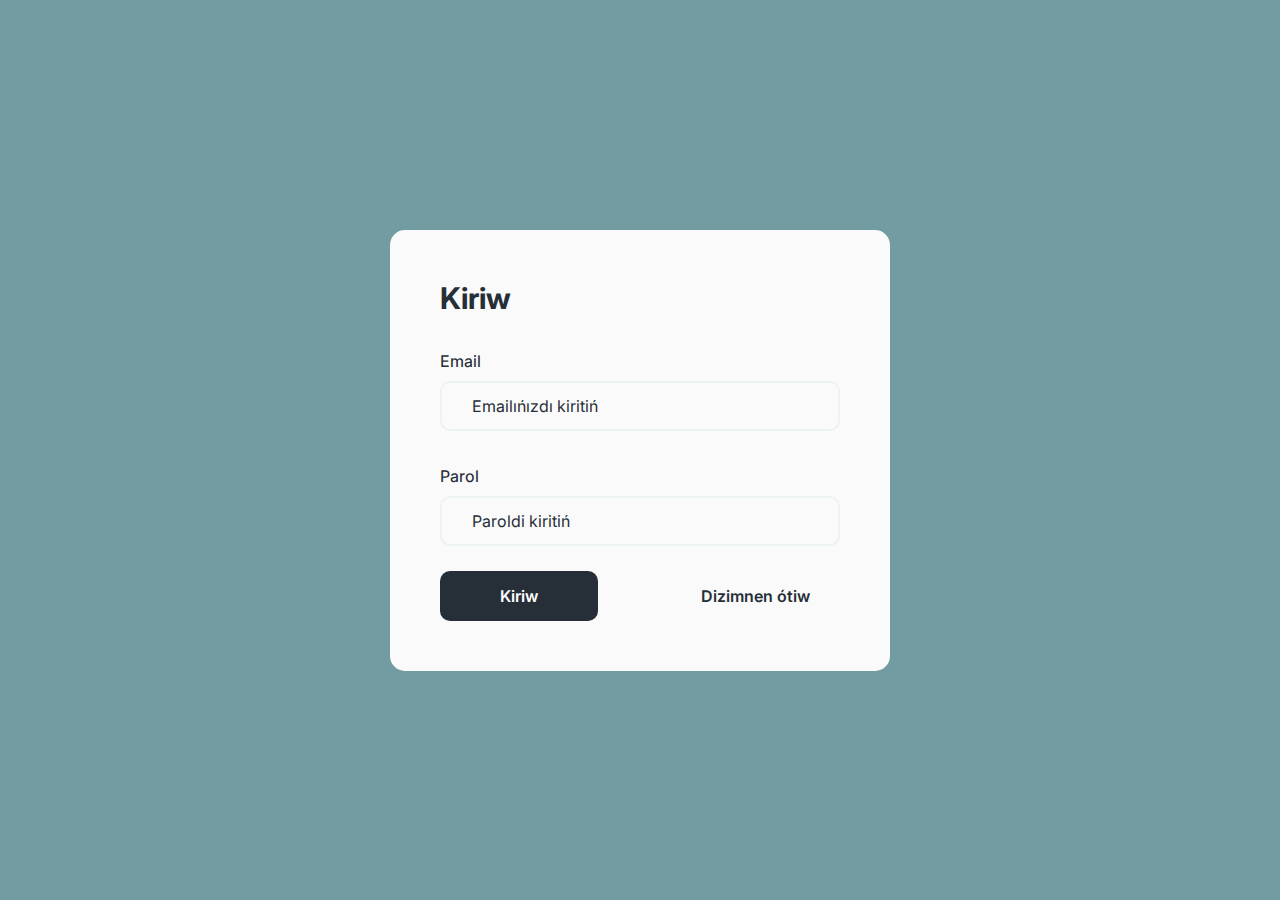
==== signIn.html @ 3c95c3fc "first commit" ====
<!DOCTYPE html>
<html lang="en">
<head>
    <meta charset="UTF-8">
    <meta http-equiv="X-UA-Compatible" content="IE=edge">
    <meta name="viewport" content="width=device-width, initial-scale=1.0">
    <title>Kiriw</title>
    <link rel="stylesheet" href="./css/style.css">
</head>
<body>
    <div class="wrapper">
      <div class="container">
        <div class="title">Kiriw</div>
        <form action="#">
            <div class="user-details">
                <div class="input-box">
                    <span class="details">Email</span>
                    <input type="email" placeholder="Emailıńızdı kiritiń" required>
                </div>
                <div class="input-box">
                    <span class="details">Parol</span>
                    <input type="password" placeholder="Paroldi kiritiń" required>
                </div>
                <div class="buttons">
                  <button class="button-send">Kiriw</button>

                  <a href="./signUp.html">
                    Dizimnen ótiw
                  </a>
                </div>
        </form>
    </div>
    </div>
</body>
</html>
---- css/style.css ----
@import url('https://fonts.googleapis.com/css2?family=Inter:wght@200;300;400;500;600;700&display=swap');
/* Core styles */

* {
  margin: 0;
  padding: 0;
  box-sizing: border-box;
  font-family: 'Inter', sans-serif;
  color: #262f38;
  font-size: 16px;
}

body {
  background-color: #739ca2;
}

a {
  text-decoration: none;
  color: #262f38;
}

input {
  background: transparent;
}

input:focus {
  outline: 2px solid #fff;
}

::placeholder {
  color: #262f38;
}
/* Main Styles */

.wrapper {
  display: flex;
  height: 100vh;
  justify-content: center;
  align-items: center;
  padding: 10px;
}

.container {
  max-width: 500px;
  background-color: #fafafa;
  width: 100%;
  padding: 50px 50px;
  border-radius: 15px;
  position: relative;
}

.title {
  font-size: 30px;
  font-weight: 700;
}

.input-box {
  margin: 25px 0;
  font-weight: 450;
}

.input-box input {
  display: block;
  padding: 0 30px;
  font-size: 16px;
  height: 50px;
  width: 100%;
  border-radius: 10px;
  border: none;
  border: 2px solid #ebf3f5;
}

.input-box span {
  display: inline-block;
  padding: 10px 0;
}

.buttons {
  display: flex;
  justify-content: space-between;
  align-items: center;
  flex-wrap: wrap;
}

.button-send {
  padding: 15px 60px;
  border-radius: 10px;
  background-color: #262f38;
  color: #fff;
  border: none;
  box-sizing: border-box;
  font-weight: 600;
}
.buttons a {
  padding: 0 30px;
  font-weight: 600;
}

@media only screen and (max-width: 576px) {
  .button-send {
    width: 100%; 
    text-align: center;
    margin: 0;
  }
  .buttons {
    justify-content: center;
  }
  .buttons a {
    margin: 20px;
  }
}
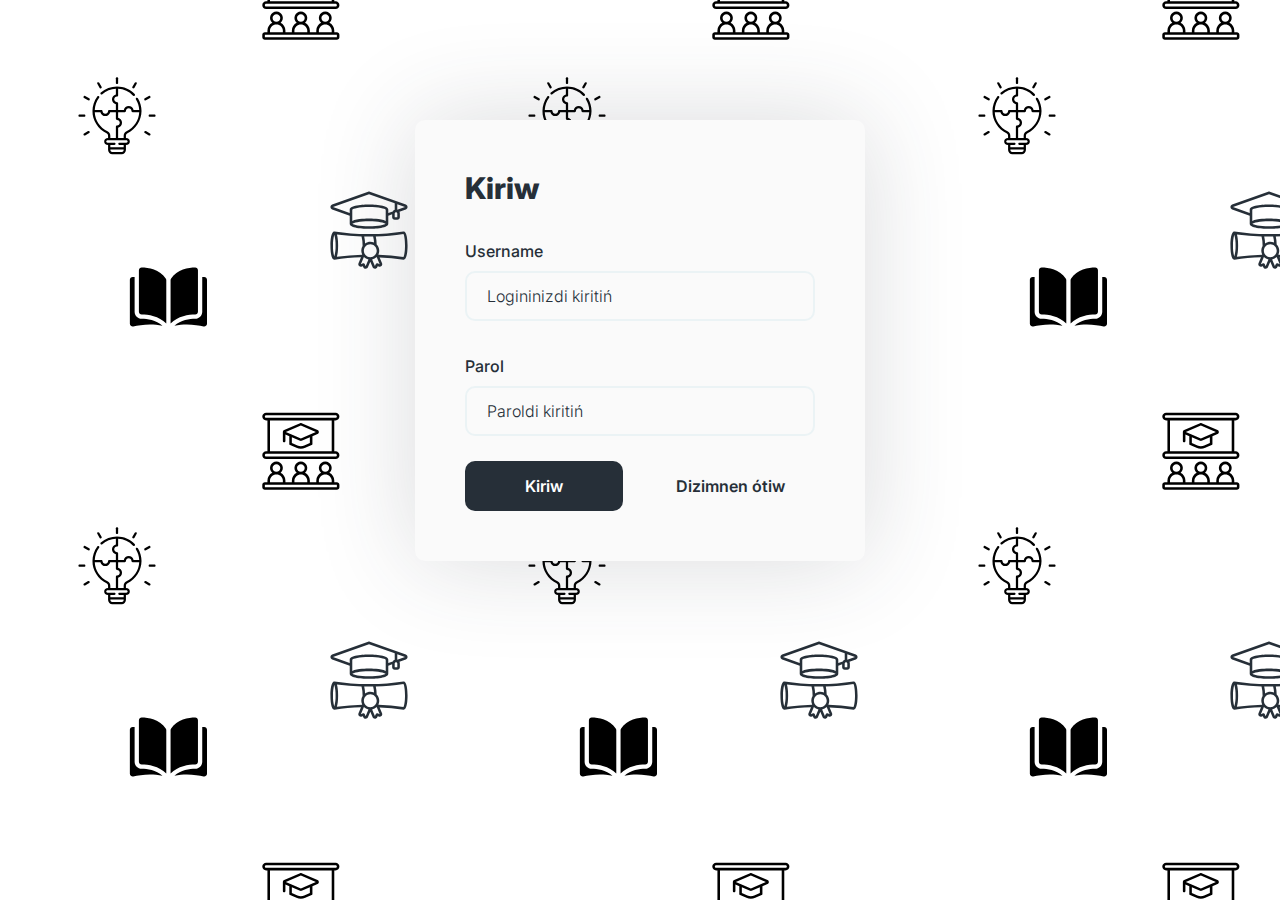
==== commit d07537a6: "BigChanges" ====
--- a/signIn.html
+++ b/signIn.html
@@ -1,5 +1,5 @@
 <!DOCTYPE html>
-<html lang="en">
+<html lang="uz">
 <head>
     <meta charset="UTF-8">
     <meta http-equiv="X-UA-Compatible" content="IE=edge">
@@ -8,28 +8,27 @@
     <link rel="stylesheet" href="./css/style.css">
 </head>
 <body>
-    <div class="wrapper">
-      <div class="container">
-        <div class="title">Kiriw</div>
-        <form action="#">
-            <div class="user-details">
-                <div class="input-box">
-                    <span class="details">Email</span>
-                    <input type="email" placeholder="Emailıńızdı kiritiń" required>
-                </div>
-                <div class="input-box">
-                    <span class="details">Parol</span>
-                    <input type="password" placeholder="Paroldi kiritiń" required>
-                </div>
-                <div class="buttons">
-                  <button class="button-send">Kiriw</button>
-
-                  <a href="./signUp.html">
-                    Dizimnen ótiw
-                  </a>
-                </div>
-        </form>
+  <div class="wrapper mt100">
+    <div class="card-body">
+      <div class="title">Kiriw</div>
+      <form method="post">
+        <input type="hidden" name="csrfmiddlewaretoken" value="7KCXQdsPWXv5ya8en4Bg2JBtDSn0ibzG9ARRJ8o9pgm62CEZJct7Ix6h7yu53TTm">
+        <div class="user-details">
+          <div class="input-box">
+            <span class="details">Username</span>
+            <input name="username" maxlength="50" type="text" placeholder="Logininizdi kiritiń" required="">
+          </div>
+          <div class="input-box">
+            <span class="details">Parol</span>
+            <input name="password" type="password" placeholder="Paroldi kiritiń" required="">
+          </div>
+          <div class="buttons">
+            <button class="button-send">Kiriw</button>
+            <a href="./signUp.html">Dizimnen ótiw</a>
+          </div>
+        </div>
+      </form>
     </div>
-    </div>
+  </div>
 </body>
 </html>--- a/css/style.css
+++ b/css/style.css
@@ -11,7 +11,13 @@
 }
 
 body {
-  background-color: #739ca2;
+  /* background-color: #739ca2; */
+  background-image: url(../src/pattern1.svg);
+  }
+
+span {
+  padding: 0;
+  margin: 0;
 }
 
 a {
@@ -24,34 +30,58 @@
 }
 
 input:focus {
-  outline: 2px solid #fff;
+  outline: 2px solid #262f38a6;
+  border-radius: 10px;
 }
 
 ::placeholder {
   color: #262f38;
+  font-weight: 300;
 }
+
+/* Validation */
+
+.succes {
+  color: rgb(93, 190, 93);
+  font-size: 14px;
+}
+
+.red {
+  color: rgb(214, 100, 100);
+  font-size: 14px;
+}
+
 /* Main Styles */
 
 .wrapper {
   display: flex;
-  height: 100vh;
   justify-content: center;
   align-items: center;
-  padding: 10px;
 }
 
-.container {
-  max-width: 500px;
+.mt {
+  margin: 20px;
+}
+
+.mt100 {
+  margin-top: 100px;
+}
+.card-body {
+  width: 450px;
+  max-width: 450px;
   background-color: #fafafa;
   width: 100%;
   padding: 50px 50px;
-  border-radius: 15px;
-  position: relative;
+  border-radius: 10px;
+  margin: 20px;
+  -webkit-box-shadow: 0px 0px 100px 0px rgb(48 57 65 / 18%);
+  -moz-box-shadow: 0px 0px 100px 0px rgb(48 57 65 / 18%);
+  box-shadow: 0px 0px 100px 0px rgb(48 57 65 / 18%);
 }
 
 .title {
   font-size: 30px;
-  font-weight: 700;
+  font-weight: 800;
 }
 
 .input-box {
@@ -61,7 +91,7 @@
 
 .input-box input {
   display: block;
-  padding: 0 30px;
+  padding: 0 20px;
   font-size: 16px;
   height: 50px;
   width: 100%;
@@ -73,6 +103,7 @@
 .input-box span {
   display: inline-block;
   padding: 10px 0;
+  font-weight: 500;
 }
 
 .buttons {
@@ -90,13 +121,24 @@
   border: none;
   box-sizing: border-box;
   font-weight: 600;
+  box-shadow: 0px 0px 10px -10px rgba(0, 0, 0, 0.021);
+  cursor: pointer;
 }
+
+.button-send:hover {
+  opacity: 0.95;
+}
+
 .buttons a {
   padding: 0 30px;
   font-weight: 600;
 }
 
 @media only screen and (max-width: 576px) {
+  body {
+    /* background-color: #739ca2; */
+    background-image: url(../src/pattern_mob.svg);
+    }
   .button-send {
     width: 100%; 
     text-align: center;
@@ -106,6 +148,6 @@
     justify-content: center;
   }
   .buttons a {
-    margin: 20px;
+    margin-top: 20px;
   }
 }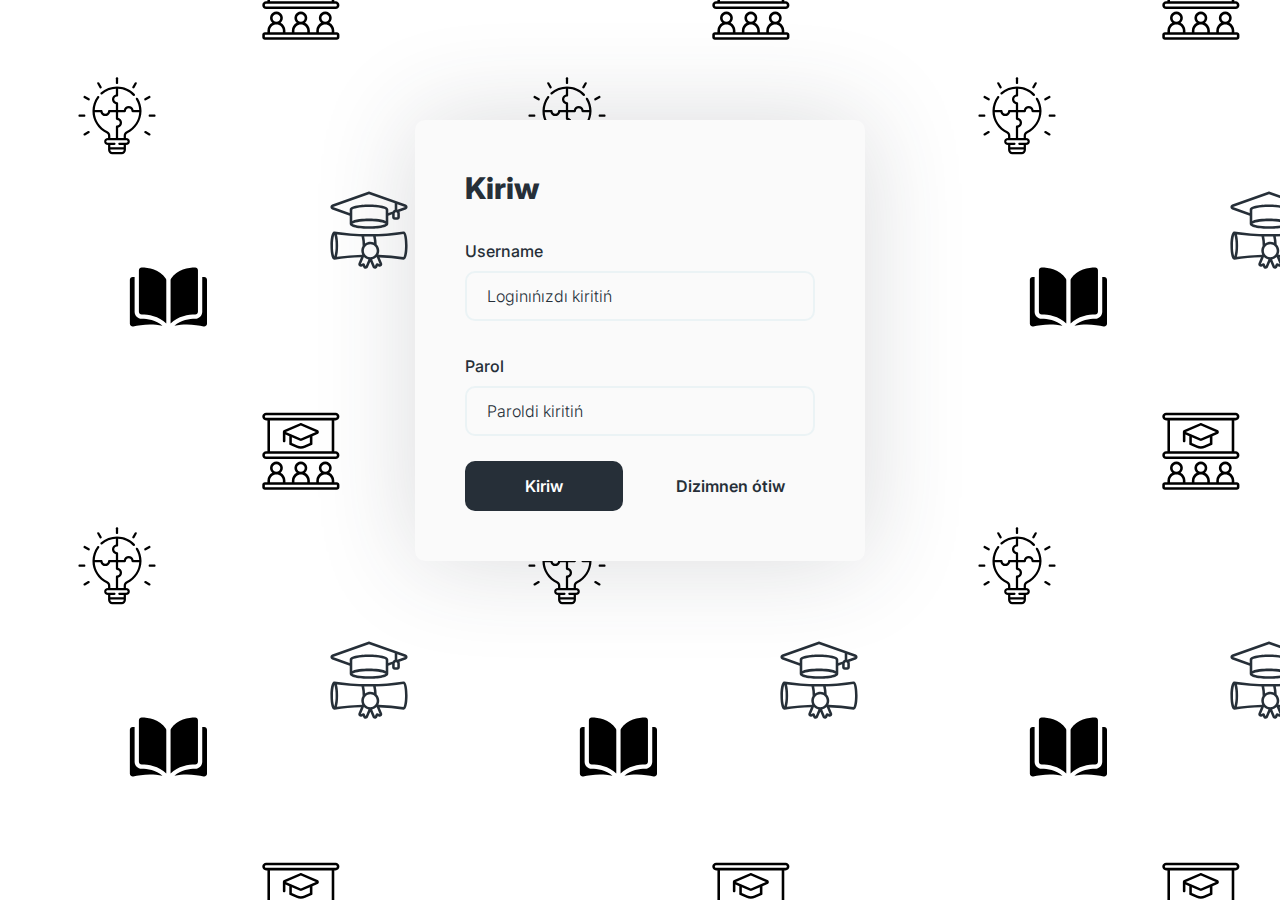
==== commit 46f9d728: "BigChanges" ====
--- a/signIn.html
+++ b/signIn.html
@@ -16,7 +16,7 @@
         <div class="user-details">
           <div class="input-box">
             <span class="details">Username</span>
-            <input name="username" maxlength="50" type="text" placeholder="Logininizdi kiritiń" required="">
+            <input name="username" maxlength="50" type="text" placeholder="Loginıńızdı kiritiń" required="">
           </div>
           <div class="input-box">
             <span class="details">Parol</span>
